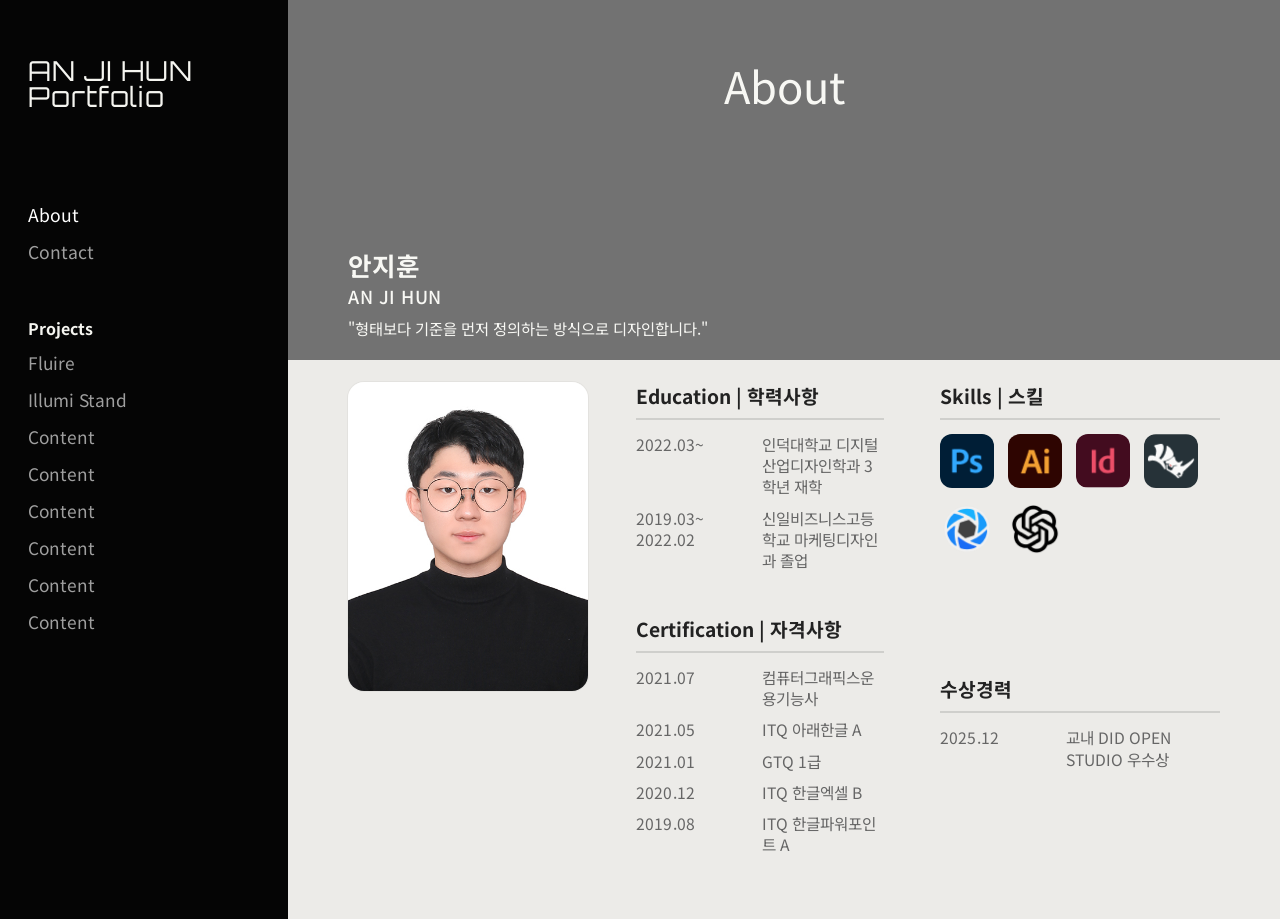
==== about.html @ 3eb29780 "전체적인 틀 수정" ====
<!DOCTYPE html>
<html lang="ko">
  <head>
    <meta charset="UTF-8" />
    <meta name="viewport" content="width=device-width, initial-scale=1.0" />
    <title>About | AN JI HUN Portfolio</title>
    <link rel="preconnect" href="https://fonts.googleapis.com" />
    <link rel="preconnect" href="https://fonts.gstatic.com" crossorigin />
    <link
      href="https://fonts.googleapis.com/css2?family=Inter:wght@300;400;500;700&family=Noto+Sans+KR:wght@300;400;500;700&family=Orbitron:wght@400;500;700&display=swap"
      rel="stylesheet"
    />
    <link rel="stylesheet" href="style.css" />
  </head>
  <body class="about-page">
    <div class="layout about-layout">
      <aside class="sidebar about-sidebar">
        <a
          class="brand about-brand"
          href="index.html"
          aria-label="메인 페이지로 이동"
        >
          <p class="brand-top">AN JI HUN</p>
          <p class="brand-bottom">Portfolio</p>
        </a>

        <nav class="side-nav about-nav">
          <a class="is-active" href="about.html">About</a>
          <a href="contact.html">Contact</a>
        </nav>

        <section class="project-list about-project-list">
          <h2><a class="project-list-title-link" href="project.html">Projects</a></h2>
          <ul>
            <li><a href="fluire.html">Fluire</a></li>
            <li><a href="illumi-stand.html">Illumi Stand</a></li>
            <li><a href="project-03.html">Content</a></li>
            <li><a href="project-04.html">Content</a></li>
            <li><a href="project-05.html">Content</a></li>
            <li><a href="project-06.html">Content</a></li>
            <li><a href="project-07.html">Content</a></li>
            <li><a href="project-08.html">Content</a></li>
          </ul>
        </section>
      </aside>

      <main class="about-main">
        <section class="about-hero">
          <h1>About</h1>
          <div class="about-intro">
            <p class="about-name-ko">안지훈</p>
            <p class="about-name-en">AN JI HUN</p>
            <p class="about-quote">"형태보다 기준을 먼저 정의하는 방식으로 디자인합니다."</p>
          </div>
        </section>

        <section class="about-content">
          <div class="profile-card">
            <img src="./assets/프로필.JPG" alt="안지훈 프로필 사진" />
          </div>

          <div class="about-details">
            <div class="about-column">
              <section class="info-block">
                <h2>Education | 학력사항</h2>
                <div class="info-row">
                  <p class="info-date">2022.03~</p>
                  <p class="info-text">인덕대학교 디지털산업디자인학과 3학년 재학</p>
                </div>
                <div class="info-row">
                  <p class="info-date">2019.03~<br />2022.02</p>
                  <p class="info-text">신일비즈니스고등학교 마케팅디자인과 졸업</p>
                </div>
              </section>

              <section class="info-block">
                <h2>Certification | 자격사항</h2>
                <div class="info-row">
                  <p class="info-date">2021.07</p>
                  <p class="info-text">컴퓨터그래픽스운용기능사</p>
                </div>
                <div class="info-row">
                  <p class="info-date">2021.05</p>
                  <p class="info-text">ITQ 아래한글 A</p>
                </div>
                <div class="info-row">
                  <p class="info-date">2021.01</p>
                  <p class="info-text">GTQ 1급</p>
                </div>
                <div class="info-row">
                  <p class="info-date">2020.12</p>
                  <p class="info-text">ITQ 한글엑셀 B</p>
                </div>
                <div class="info-row">
                  <p class="info-date">2019.08</p>
                  <p class="info-text">ITQ 한글파워포인트 A</p>
                </div>
              </section>
            </div>

            <div class="about-column about-side-column">
              <section class="info-block">
                <h2>Skills | 스킬</h2>
                <div class="skills-grid">
                  <img src="./assets/Photoshop.png" alt="Photoshop" />
                  <img src="./assets/Illustrator.png" alt="Illustrator" />
                  <img src="./assets/InDesign.png" alt="InDesign" />
                  <img src="./assets/RHINO.png" alt="Rhino" />
                  <img src="./assets/KEYSHOT.png" alt="KeyShot" />
                  <img src="./assets/GPT.png" alt="ChatGPT" />
                </div>
              </section>

              <section class="info-block">
                <h2>수상경력</h2>
                <div class="info-row">
                  <p class="info-date">2025.12</p>
                  <p class="info-text">교내 DID OPEN STUDIO 우수상</p>
                </div>
              </section>
            </div>
          </div>
        </section>
      </main>
    </div>
  </body>
</html>
---- style.css ----
:root {
  --sidebar-width: 288px;
  --sidebar-bg: #e9e9e7;
  --sidebar-text: #757575;
  --sidebar-strong: #1f1f1f;
  --hero-bg: #050505;
  --hero-text: #f4f4f1;
}

* {
  box-sizing: border-box;
}

html,
body {
  margin: 0;
  min-height: 100%;
}

body {
  font-family: "Inter", sans-serif;
  background: #111;
}

a {
  color: inherit;
  text-decoration: none;
}

.layout {
  display: flex;
  min-height: 100vh;
}

.sidebar {
  width: var(--sidebar-width);
  min-width: var(--sidebar-width);
  padding: 58px 42px 48px 28px;
  background: var(--sidebar-bg);
  color: var(--sidebar-text);
  display: flex;
  flex-direction: column;
}

.brand {
  display: block;
  margin-bottom: 92px;
  color: var(--sidebar-strong);
  font-family: "Orbitron", sans-serif;
  line-height: 0.95;
  letter-spacing: 0.06em;
}

.brand-top,
.brand-bottom {
  margin: 0;
  font-size: clamp(1.72rem, 1.85vw, 2.45rem);
}

.side-nav {
  display: grid;
  gap: 12px;
  margin-bottom: 52px;
  font-size: 1.1rem;
}

.side-nav a {
  width: fit-content;
  transition:
    color 180ms ease,
    opacity 180ms ease;
}

.side-nav a:hover {
  color: var(--sidebar-strong);
  opacity: 1;
}

.project-list a {
  display: inline-block;
  width: fit-content;
  transition:
    color 180ms ease,
    opacity 180ms ease;
}

.project-list a:hover {
  color: var(--sidebar-strong);
  opacity: 1;
}

.project-list h2 {
  margin: 0 0 10px;
  color: var(--sidebar-strong);
  font-size: 1rem;
  font-weight: 700;
}

.project-list-title-link {
  display: inline-block;
  transition:
    color 180ms ease,
    opacity 180ms ease;
}

.project-list-title-link:hover {
  opacity: 0.82;
}

.project-list ul {
  margin: 0;
  padding: 0;
  list-style: none;
  display: grid;
  gap: 12px;
  font-size: 1.08rem;
}

.hero {
  position: relative;
  flex: 1;
  overflow: hidden;
  color: var(--hero-text);
}

.hero-background {
  position: absolute;
  top: 0;
  right: -220px;
  bottom: 0;
  left: 0;
  background-image: url("./assets/메인 페이지 배경.png");
  background-position: center center;
  background-repeat: no-repeat;
  background-size: cover;
  z-index: 0;
}

.hero-noise {
  display: none;
}

.hero-content,
.hero-footer,
.light-trail,
.hero-noise {
  position: relative;
  z-index: 1;
}

.hero-content {
  padding: 70px 60px 0;
}

.hero-title {
  margin: 0;
  font-family: "Orbitron", sans-serif;
  font-size: clamp(4rem, 8vw, 7rem);
  line-height: 0.9;
  letter-spacing: 0.01em;
}

.hero-subtitle {
  margin: 18px 0 0;
  font-size: clamp(1rem, 1.6vw, 1.35rem);
  font-weight: 400;
  color: rgba(255, 255, 255, 0.92);
}

.light-trail {
  position: absolute;
  left: 4%;
  right: -6%;
  top: 33%;
  height: 34%;
}

.trail {
  position: absolute;
  inset: 0;
  border-radius: 50%;
  border-top: 2px solid rgba(255, 255, 255, 0.7);
  filter: drop-shadow(0 0 8px rgba(255, 255, 255, 0.3));
}

.trail-1 {
  transform: rotate(8deg) skewX(-14deg);
  clip-path: polygon(6% 52%, 100% 18%, 100% 38%, 14% 70%);
}

.trail-2 {
  top: 8%;
  transform: rotate(-1deg) skewX(-8deg);
  border-top-color: rgba(255, 255, 255, 0.45);
  clip-path: polygon(2% 65%, 100% 34%, 100% 52%, 10% 80%);
}

.hero-footer {
  position: absolute;
  right: 58px;
  bottom: 58px;
  display: flex;
  align-items: center;
  gap: 34px;
  font-size: clamp(1.05rem, 1.6vw, 1.55rem);
  font-weight: 300;
  letter-spacing: 0.02em;
  color: rgba(255, 255, 255, 0.92);
}

.dash {
  opacity: 0.9;
}

@media (max-width: 980px) {
  .layout {
    flex-direction: column;
  }

  .sidebar {
    width: 100%;
    min-width: 0;
    padding: 36px 28px;
  }

  .brand {
    margin-bottom: 42px;
  }

  .hero {
    min-height: 72vh;
  }

  .hero-background {
    right: -140px;
  }

  .hero-content {
    padding: 48px 28px 0;
  }

  .light-trail {
    left: -8%;
    right: -18%;
    top: 38%;
    height: 28%;
  }

  .hero-footer {
    left: 28px;
    right: 28px;
    bottom: 28px;
    justify-content: space-between;
    gap: 12px;
    flex-wrap: wrap;
  }
}

@media (max-width: 640px) {
  .hero {
    min-height: 68vh;
  }

  .hero-background {
    right: -80px;
  }

  .hero-title {
    line-height: 0.95;
  }

  .hero-subtitle {
    max-width: 22ch;
  }

  .light-trail {
    top: 44%;
    height: 22%;
  }
}

.about-page {
  background: #0a0a0a;
  color: #f2f2ee;
  font-family: "Noto Sans KR", "Inter", sans-serif;
}

.about-layout {
  min-height: 100vh;
}

.about-sidebar {
  background: #050505;
  color: rgba(255, 255, 255, 0.62);
}

.about-brand,
.about-project-list h2 {
  color: #f5f5f0;
}

.about-nav .is-active,
.about-nav a:hover,
.about-project-list a:hover {
  color: #ffffff;
}

.about-main {
  flex: 1;
  display: flex;
  flex-direction: column;
  background: #ecebe8;
  color: #323232;
}

.about-hero {
  position: relative;
  min-height: 360px;
  padding: 54px 60px 54px;
  background: #727272;
  color: #f8f8f4;
  display: flex;
  flex-direction: column;
  align-items: stretch;
  justify-content: flex-start;
}

.about-hero h1 {
  margin: 0;
  font-size: clamp(2.25rem, 3.4vw, 3.2rem);
  font-weight: 400;
  text-align: center;
}

.about-intro {
  position: absolute;
  left: 60px;
  right: 60px;
  bottom: 21px;
  max-width: none;
  padding-left: 0;
}

.about-name-ko,
.about-name-en,
.about-quote {
  margin: 0;
}

.about-name-ko {
  font-size: clamp(1.55rem, 2vw, 2.35rem);
  font-weight: 700;
  line-height: 1.05;
}

.about-name-en {
  margin-top: 4px;
  font-size: clamp(1.08rem, 1.4vw, 1.55rem);
  font-weight: 500;
  letter-spacing: 0.03em;
}

.about-quote {
  margin-top: 8px;
  font-size: clamp(0.96rem, 1.2vw, 1.35rem);
  font-weight: 400;
}

.about-content {
  display: grid;
  grid-template-columns: 240px minmax(0, 1fr);
  gap: 48px;
  padding: 22px 60px 54px;
  align-items: start;
}

.profile-card {
  border-radius: 16px;
  overflow: hidden;
  background: #f1f0ed;
  box-shadow: 0 0 0 1px rgba(0, 0, 0, 0.04);
}

.profile-card img {
  display: block;
  width: 100%;
  height: auto;
}

.about-details {
  display: grid;
  grid-template-columns: minmax(0, 1.1fr) minmax(280px, 0.9fr);
  gap: 56px;
}

.about-column {
  display: grid;
  gap: 34px;
}

.info-block h2 {
  margin: 0 0 14px;
  padding-bottom: 8px;
  border-bottom: 2px solid rgba(0, 0, 0, 0.12);
  font-size: 1.2rem;
  font-weight: 700;
  color: #222;
}

.info-row {
  display: grid;
  grid-template-columns: 110px minmax(0, 1fr);
  gap: 16px;
  align-items: start;
  margin-bottom: 10px;
}

.info-date,
.info-text {
  margin: 0;
  font-size: 0.98rem;
  line-height: 1.35;
  color: #666;
}

.info-date {
  letter-spacing: 0.01em;
}

.skills-grid {
  display: flex;
  flex-wrap: wrap;
  gap: 14px;
  align-items: center;
}

.skills-grid img {
  width: 54px;
  height: 54px;
  object-fit: contain;
  border-radius: 12px;
}

.about-side-column .info-block:last-child {
  align-self: start;
}

@media (max-width: 980px) {
  .about-hero {
    min-height: 250px;
    padding: 40px 28px 30px;
  }

  .about-content {
    grid-template-columns: 1fr;
    gap: 28px;
    padding: 28px;
  }

  .profile-card {
    max-width: 240px;
  }

  .about-details {
    grid-template-columns: 1fr;
    gap: 32px;
  }
}

@media (max-width: 640px) {
  .about-hero {
    align-items: flex-start;
  }

  .info-row {
    grid-template-columns: 1fr;
    gap: 4px;
  }

  .skills-grid img {
    width: 48px;
    height: 48px;
  }
}

.contact-page {
  background: #0a0a0a;
  color: #222;
  font-family: "Noto Sans KR", "Inter", sans-serif;
}

.contact-layout {
  min-height: 100vh;
}

.contact-main {
  flex: 1;
  background: #ecebe8;
  color: #222;
  display: flex;
  justify-content: center;
  padding: 54px 48px;
}

.contact-panel {
  width: min(100%, 700px);
}

.contact-panel h1 {
  margin: 0;
  text-align: center;
  font-size: clamp(2.25rem, 3.4vw, 3.2rem);
  font-weight: 500;
  letter-spacing: 0.01em;
}

.contact-meta {
  width: min(100%, 500px);
  margin: 36px auto 0;
  padding-bottom: 18px;
  border-bottom: 2px solid rgba(0, 0, 0, 0.46);
}

.contact-meta p {
  margin: 0 0 8px;
  text-align: center;
  font-size: clamp(1.1rem, 1.5vw, 1.25rem);
  color: #666;
}

.contact-meta p:last-child {
  margin-bottom: 0;
}

.contact-meta span {
  display: inline-block;
  min-width: 70px;
  font-weight: 500;
  color: #555;
}

.contact-form {
  width: min(100%, 550px);
  margin: 38px auto 0;
}

.contact-form label {
  display: block;
  margin-bottom: 8px;
  font-size: 0.98rem;
  color: #333;
}

.contact-form input,
.contact-form textarea {
  width: 100%;
  border: 0;
  border-radius: 10px;
  background: #d9d8d8;
  color: #222;
  font: inherit;
  padding: 12px 14px;
  margin-bottom: 26px;
  outline: none;
  transition:
    box-shadow 180ms ease,
    background-color 180ms ease;
}

.contact-form input {
  height: 42px;
}

.contact-form textarea {
  min-height: 196px;
  resize: vertical;
}

.contact-form input:focus,
.contact-form textarea:focus {
  background: #d2d1d1;
  box-shadow: 0 0 0 2px rgba(0, 0, 0, 0.18);
}

.contact-form input::placeholder,
.contact-form textarea::placeholder {
  color: #757575;
}

.contact-actions {
  display: flex;
  justify-content: flex-end;
}

.contact-actions button {
  min-width: 80px;
  height: 40px;
  border: 0;
  border-radius: 10px;
  background: #d3d1d1;
  color: #222;
  font: inherit;
  cursor: pointer;
  transition:
    background-color 180ms ease,
    color 180ms ease;
}

.contact-actions button:hover {
  background: #222;
  color: #f4f4f0;
}

@media (max-width: 980px) {
  .contact-main {
    padding: 40px 28px;
  }
}

@media (max-width: 640px) {
  .contact-meta {
    width: 100%;
  }

  .contact-meta p {
    text-align: left;
  }

  .contact-meta span {
    min-width: 58px;
  }

  .contact-form {
    width: 100%;
  }
}

.project-page {
  background: #0a0a0a;
  color: #222;
  font-family: "Noto Sans KR", "Inter", sans-serif;
}

.project-layout {
  min-height: 100vh;
}

.project-main {
  flex: 1;
  background: #ecebe8;
  color: #222;
  padding: 48px 60px 72px;
}

.project-panel {
  max-width: 1080px;
  margin: 0 auto;
}

.project-panel h1 {
  margin: 0 0 58px;
  text-align: center;
  font-size: clamp(3rem, 4.6vw, 4.2rem);
  font-weight: 500;
  letter-spacing: 0.01em;
}

.project-grid {
  display: grid;
  grid-template-columns: repeat(2, minmax(0, 1fr));
  gap: 52px 34px;
}

.project-card {
  scroll-margin-top: 28px;
}

.project-card-link {
  display: block;
  color: inherit;
}

.project-card-image {
  aspect-ratio: 1.45 / 1;
  overflow: hidden;
  background: #cfcfcf;
}

.project-card-image img {
  display: block;
  width: 100%;
  height: 100%;
  object-fit: cover;
  transition:
    transform 220ms ease,
    filter 220ms ease;
}

.project-card-placeholder {
  display: grid;
  place-items: center;
  background: #c8c8c8;
  color: #7a7a7a;
  font-size: 1rem;
  letter-spacing: 0.08em;
  text-transform: uppercase;
}

.project-card-body {
  padding-top: 14px;
  text-align: center;
}

.project-card-body h2 {
  margin: 0;
  font-size: clamp(2rem, 2.7vw, 2.35rem);
  font-weight: 400;
}

.project-card-body p {
  margin: 10px 0 0;
  font-size: 0.98rem;
  line-height: 1.5;
  color: #666;
}

.project-card-link:hover .project-card-image img {
  transform: scale(1.03);
  filter: brightness(1.03);
}

@media (max-width: 980px) {
  .project-main {
    padding: 40px 28px 56px;
  }

  .project-grid {
    grid-template-columns: 1fr;
    gap: 38px;
  }
}

.project-detail-page {
  margin: 0;
  background: #f1f0ed;
  color: #111;
  font-family: "Noto Sans KR", "Inter", sans-serif;
}

.detail-layout {
  min-height: 100vh;
}

.detail-sidebar-shell {
  position: fixed;
  top: 0;
  left: 0;
  bottom: 0;
  z-index: 20;
}

.detail-sidebar-hover {
  display: flex;
  height: 100%;
}

.detail-sidebar-rail {
  width: 44px;
  background: #050505;
  display: flex;
  justify-content: center;
  align-items: flex-start;
  padding-top: 10px;
}

.detail-menu-button {
  display: inline-flex;
  width: 26px;
  height: 26px;
}

.detail-menu-button img {
  display: block;
  width: 100%;
  height: 100%;
  object-fit: contain;
}

.detail-sidebar-panel {
  width: 0;
  overflow: hidden;
  padding: 58px 0 48px;
  background: #050505;
  color: rgba(255, 255, 255, 0.62);
  transition:
    width 220ms ease,
    padding 220ms ease;
}

.detail-sidebar-hover:hover .detail-sidebar-panel,
.detail-sidebar-hover:focus-within .detail-sidebar-panel {
  width: 288px;
  padding: 58px 42px 48px 28px;
}

.detail-sidebar-panel .brand {
  margin-bottom: 92px;
}

.detail-sidebar-panel .side-nav {
  margin-bottom: 52px;
}

.detail-sidebar-panel .project-list {
  min-width: 188px;
}

.detail-sidebar-panel .is-active {
  color: #ffffff;
}

.project-detail-main {
  margin-left: 44px;
  background: #f1f0ed;
}

.detail-full-image-section {
  width: 100%;
}

.detail-full-image {
  display: block;
  width: 100%;
  height: auto;
  object-fit: cover;
}

@media (max-width: 980px) {
}

@media (max-width: 720px) {
  .detail-sidebar-hover:hover .detail-sidebar-panel,
  .detail-sidebar-hover:focus-within .detail-sidebar-panel {
    width: 236px;
    padding: 38px 24px 32px 20px;
  }

  .project-detail-main {
    margin-left: 44px;
  }
}
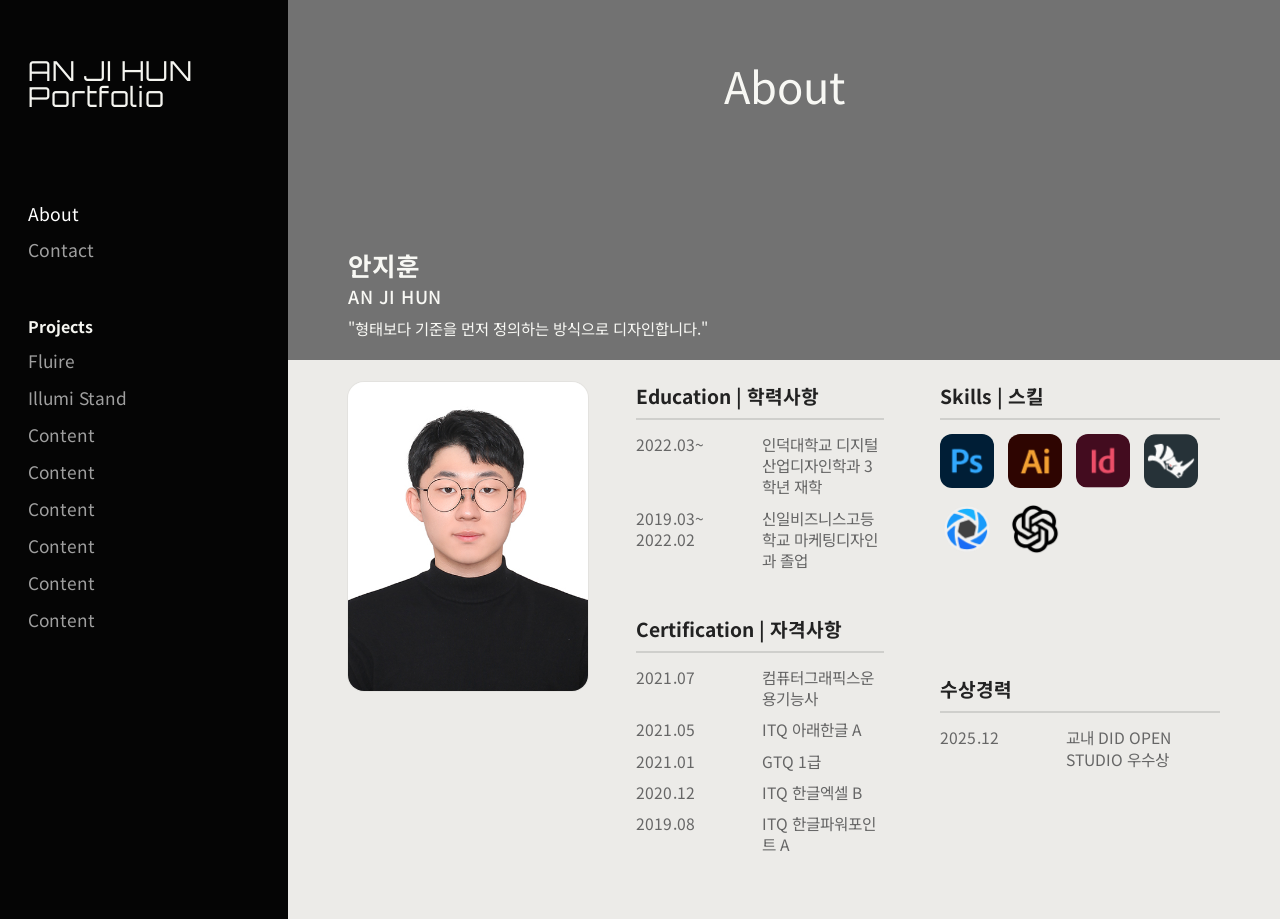
==== commit 0617a747: "모바일 네비게이션 수정" ====
--- a/about.html
+++ b/about.html
@@ -15,6 +15,15 @@
   <body class="about-page">
     <div class="layout about-layout">
       <aside class="sidebar about-sidebar">
+        <div class="mobile-nav-shell">
+          <a class="mobile-menu-button" href="index.html" aria-label="메뉴 열기">
+            <img src="./assets/Menu.png" alt="" />
+          </a>
+          <a class="mobile-brand" href="index.html" aria-label="메인 페이지로 이동">
+            AN JI HUN Portfolio
+          </a>
+        </div>
+
         <a
           class="brand about-brand"
           href="index.html"
@@ -24,24 +33,26 @@
           <p class="brand-bottom">Portfolio</p>
         </a>
 
-        <nav class="side-nav about-nav">
-          <a class="is-active" href="about.html">About</a>
-          <a href="contact.html">Contact</a>
-        </nav>
+        <div class="sidebar-menu">
+          <nav class="side-nav about-nav">
+            <a class="is-active" href="about.html">About</a>
+            <a href="contact.html">Contact</a>
+          </nav>
 
-        <section class="project-list about-project-list">
-          <h2><a class="project-list-title-link" href="project.html">Projects</a></h2>
-          <ul>
-            <li><a href="fluire.html">Fluire</a></li>
-            <li><a href="illumi-stand.html">Illumi Stand</a></li>
-            <li><a href="project-03.html">Content</a></li>
-            <li><a href="project-04.html">Content</a></li>
-            <li><a href="project-05.html">Content</a></li>
-            <li><a href="project-06.html">Content</a></li>
-            <li><a href="project-07.html">Content</a></li>
-            <li><a href="project-08.html">Content</a></li>
-          </ul>
-        </section>
+          <section class="project-list about-project-list">
+            <h2><a class="project-list-title-link" href="project.html">Projects</a></h2>
+            <ul>
+              <li><a href="fluire.html">Fluire</a></li>
+              <li><a href="illumi-stand.html">Illumi Stand</a></li>
+              <li><a href="project-03.html">Content</a></li>
+              <li><a href="project-04.html">Content</a></li>
+              <li><a href="project-05.html">Content</a></li>
+              <li><a href="project-06.html">Content</a></li>
+              <li><a href="project-07.html">Content</a></li>
+              <li><a href="project-08.html">Content</a></li>
+            </ul>
+          </section>
+        </div>
       </aside>
 
       <main class="about-main">
--- a/style.css
+++ b/style.css
@@ -5,6 +5,8 @@
   --sidebar-strong: #1f1f1f;
   --hero-bg: #050505;
   --hero-text: #f4f4f1;
+  --nav-item-gap: 12px;
+  --nav-line-height: 1.35;
 }
 
 * {
@@ -42,6 +44,27 @@
   flex-direction: column;
 }
 
+.mobile-nav-shell {
+  display: none;
+}
+
+.mobile-menu-button {
+  display: inline-flex;
+  align-items: center;
+  justify-content: center;
+}
+
+.mobile-menu-button img {
+  display: block;
+  width: 100%;
+  height: 100%;
+  object-fit: contain;
+}
+
+.mobile-brand {
+  display: none;
+}
+
 .brand {
   display: block;
   margin-bottom: 92px;
@@ -59,13 +82,14 @@
 
 .side-nav {
   display: grid;
-  gap: 12px;
+  gap: var(--nav-item-gap);
   margin-bottom: 52px;
   font-size: 1.1rem;
 }
 
 .side-nav a {
   width: fit-content;
+  line-height: var(--nav-line-height);
   transition:
     color 180ms ease,
     opacity 180ms ease;
@@ -79,6 +103,7 @@
 .project-list a {
   display: inline-block;
   width: fit-content;
+  line-height: var(--nav-line-height);
   transition:
     color 180ms ease,
     opacity 180ms ease;
@@ -112,7 +137,7 @@
   padding: 0;
   list-style: none;
   display: grid;
-  gap: 12px;
+  gap: var(--nav-item-gap);
   font-size: 1.08rem;
 }
 
@@ -156,7 +181,7 @@
   margin: 0;
   font-family: "Orbitron", sans-serif;
   font-size: clamp(4rem, 8vw, 7rem);
-  line-height: 0.9;
+  line-height: 1.1em;
   letter-spacing: 0.01em;
 }
 
@@ -218,13 +243,79 @@
   }
 
   .sidebar {
+    position: relative;
     width: 100%;
     min-width: 0;
-    padding: 36px 28px;
+    padding: 0;
+    background: #050505;
+    color: rgba(255, 255, 255, 0.62);
   }
 
   .brand {
-    margin-bottom: 42px;
+    display: none;
+  }
+
+  .mobile-nav-shell {
+    display: flex;
+    align-items: center;
+    gap: 14px;
+    height: 52px;
+    padding: 0 16px;
+    background: #050505;
+    color: #f5f5f0;
+  }
+
+  .mobile-menu-button {
+    width: 24px;
+    height: 24px;
+    flex: 0 0 auto;
+  }
+
+  .mobile-brand {
+    display: block;
+    min-width: 0;
+    overflow: hidden;
+    white-space: nowrap;
+    text-overflow: ellipsis;
+    font-family: "Orbitron", sans-serif;
+    font-size: 1rem;
+    line-height: 1;
+    letter-spacing: 0.08em;
+    color: #f5f5f0;
+  }
+
+  .sidebar-menu {
+    display: none;
+    position: absolute;
+    top: 52px;
+    left: 0;
+    right: 0;
+    z-index: 10;
+    padding: 24px 28px 28px;
+    background: #050505;
+    color: rgba(255, 255, 255, 0.62);
+  }
+
+  .sidebar:hover .sidebar-menu,
+  .sidebar:focus-within .sidebar-menu {
+    display: block;
+  }
+
+  .project-list h2,
+  .about-project-list h2 {
+    color: #f5f5f0;
+  }
+
+  .detail-sidebar-panel .brand {
+    display: block;
+  }
+
+  .side-nav a:hover,
+  .project-list a:hover,
+  .about-nav a:hover,
+  .about-project-list a:hover,
+  .about-nav .is-active {
+    color: #ffffff;
   }
 
   .hero {
@@ -449,6 +540,12 @@
   .about-hero {
     min-height: 250px;
     padding: 40px 28px 30px;
+  }
+
+  .about-intro {
+    left: 28px;
+    right: 28px;
+    bottom: 30px;
   }
 
   .about-content {
@@ -660,7 +757,7 @@
 .project-panel h1 {
   margin: 0 0 58px;
   text-align: center;
-  font-size: clamp(3rem, 4.6vw, 4.2rem);
+  font-size: clamp(2.25rem, 3.4vw, 3.2rem);
   font-weight: 500;
   letter-spacing: 0.01em;
 }
